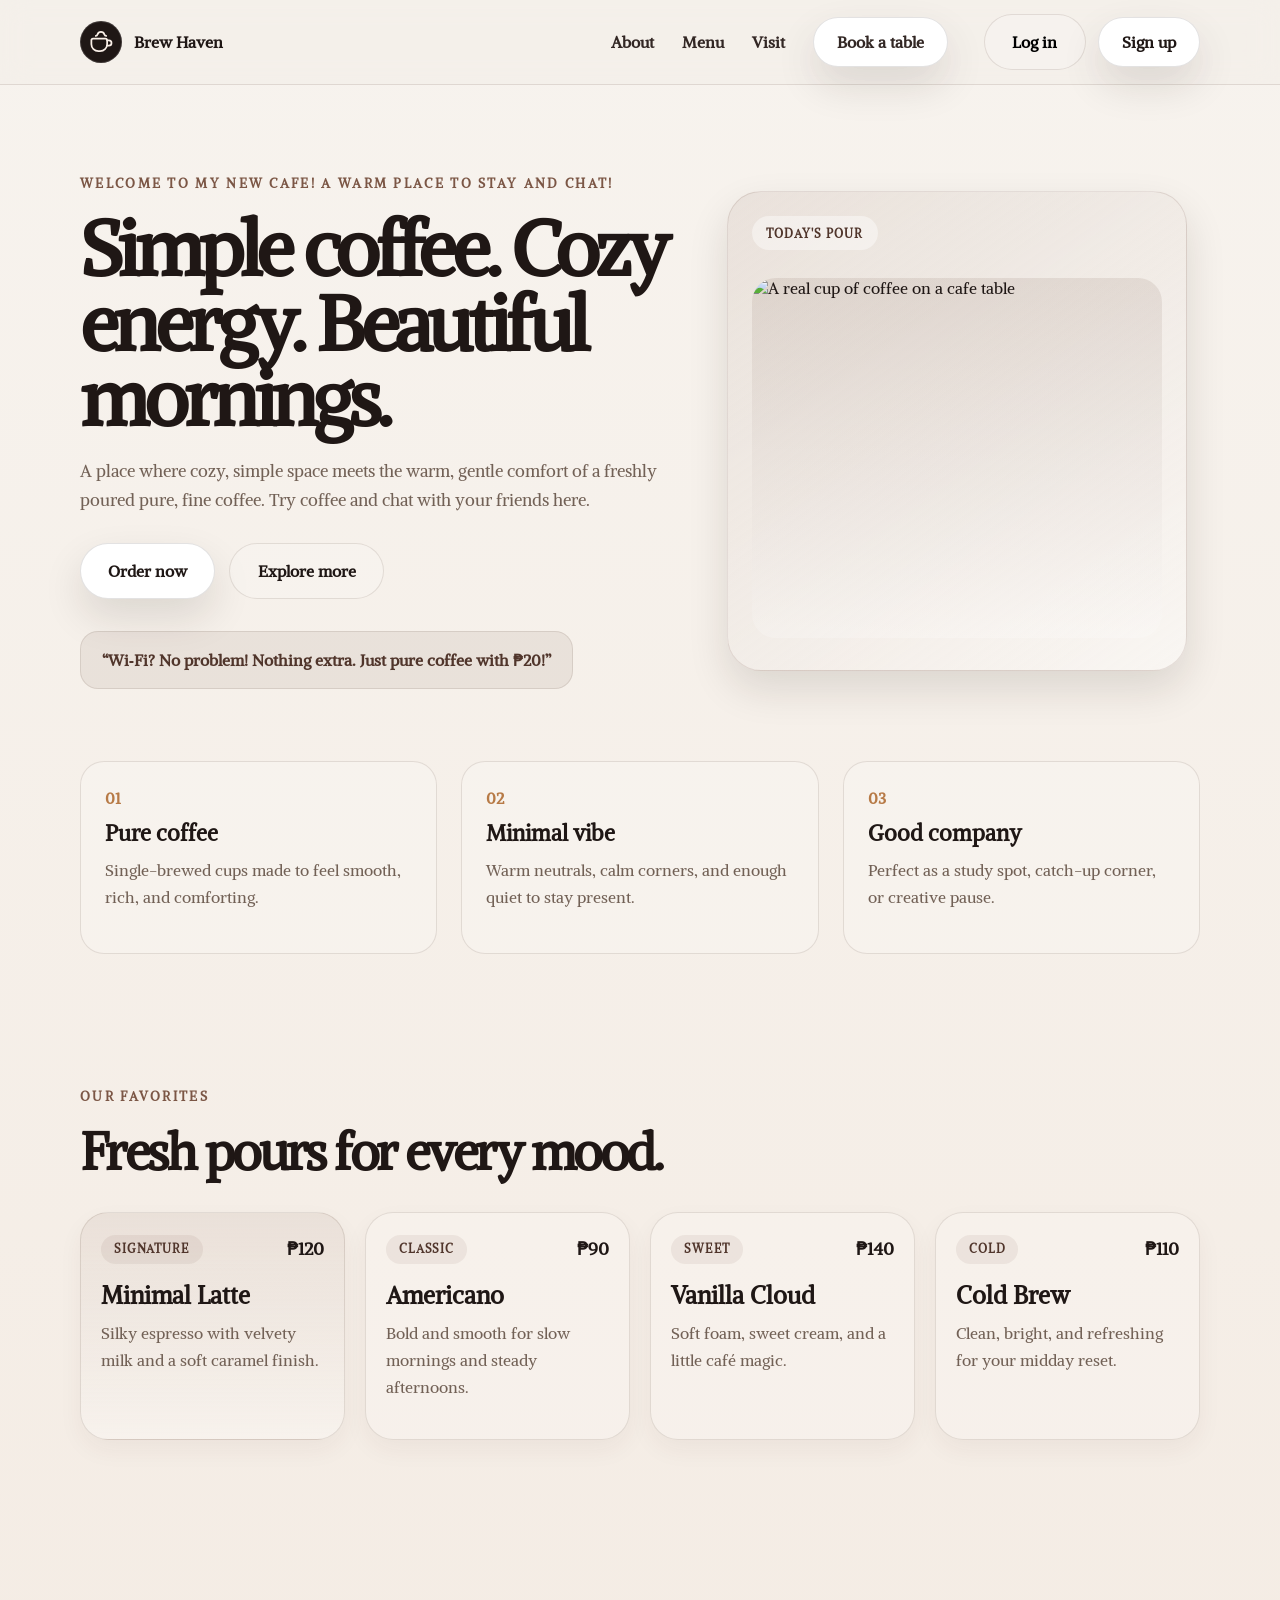
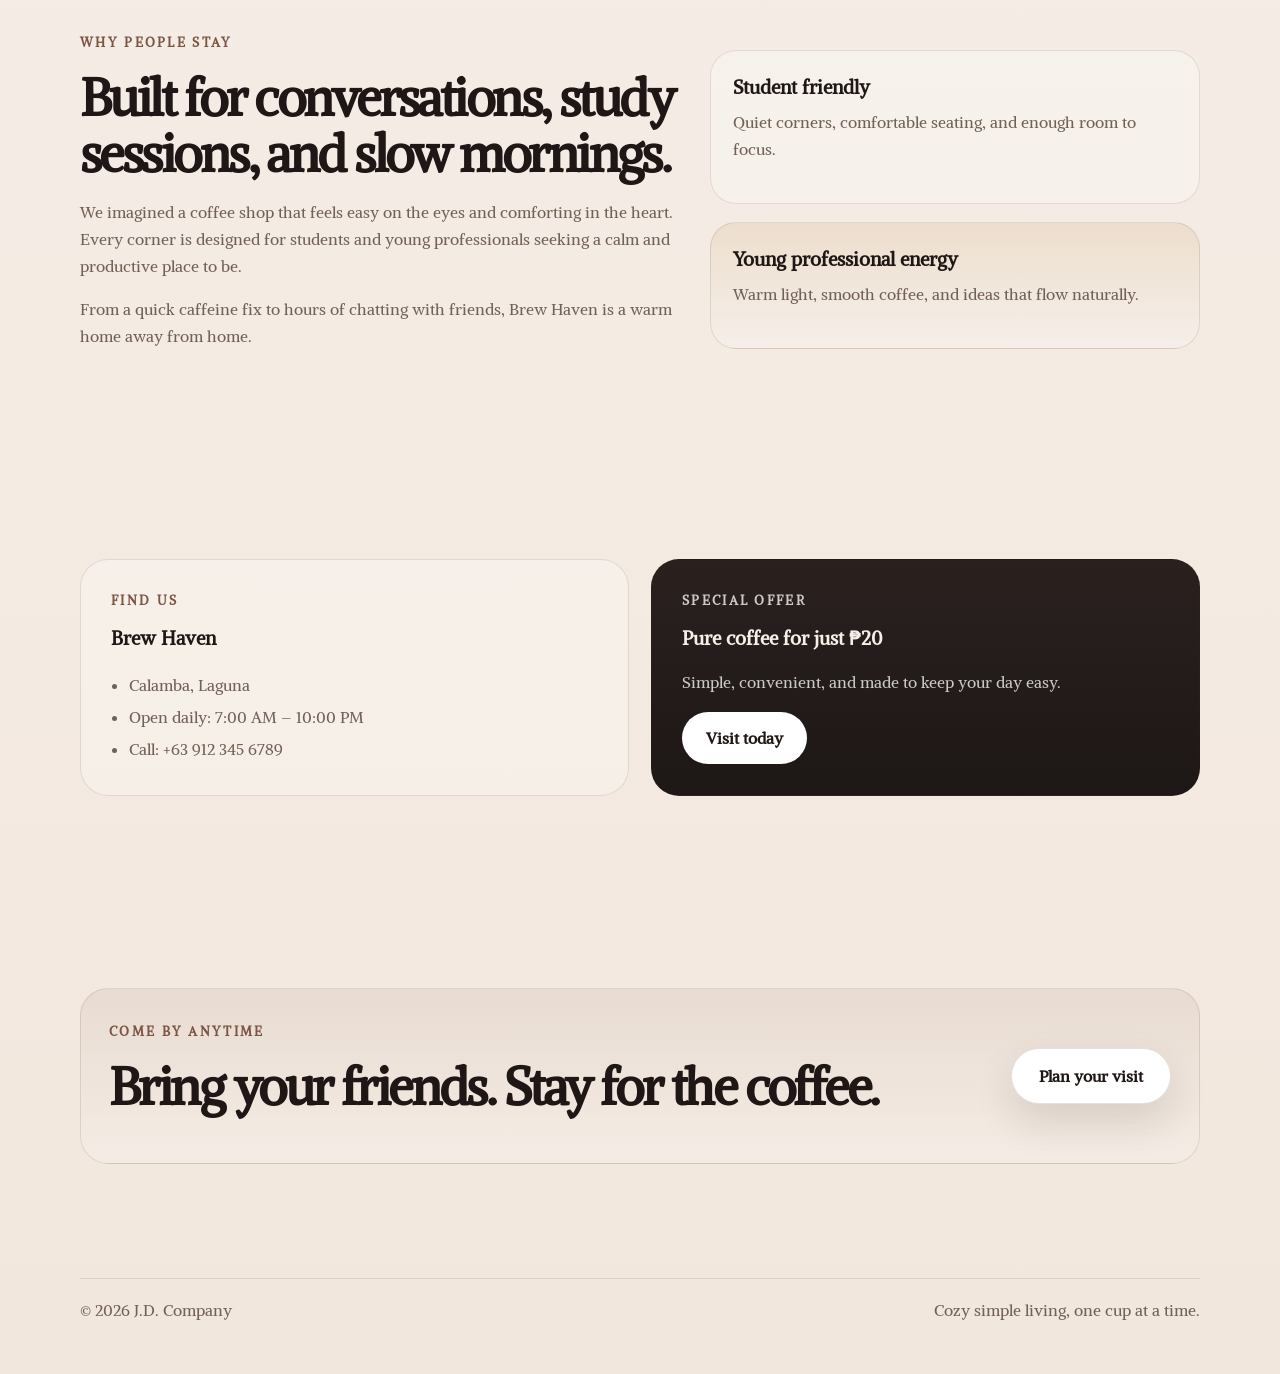
==== index.html @ 9f252048 "Add files via upload" ====
<!DOCTYPE html>
<html lang="en">
  <head>
    <meta charset="UTF-8" />
    <meta name="viewport" content="width=device-width, initial-scale=1.0" />
    <meta
      name="description"
      content="Brew Haven — cozy coffee, calm space, and warm minimal design for students and young professionals."
    />
    <title>Brew Haven</title>
    <link rel="preconnect" href="https://fonts.googleapis.com" />
    <link rel="preconnect" href="https://fonts.gstatic.com" crossorigin />
    <link href="https://fonts.googleapis.com/css2?family=Alike&display=swap" rel="stylesheet" />
    <link rel="stylesheet" href="styles.css" />
  </head>
  <body>
    <header class="site-header">
      <nav class="nav container" aria-label="Main navigation">
        <a href="#home" class="brand" aria-label="Brew Haven home">
          <span class="brand__mark" aria-hidden="true">
            <svg viewBox="0 0 64 64" role="img" aria-label="Coffee cup icon">
              <path d="M18 24h24c2.2 0 4 1.8 4 4v9c0 8.8-7.2 16-16 16h-4c-8.8 0-16-7.2-16-16v-9c0-2.2 1.8-4 4-4Z" fill="none" stroke="currentColor" stroke-width="4" stroke-linecap="round" stroke-linejoin="round"/>
              <path d="M46 28h4c3.3 0 6 2.7 6 6s-2.7 6-6 6h-4" fill="none" stroke="currentColor" stroke-width="4" stroke-linecap="round" stroke-linejoin="round"/>
              <path d="M20 18c2 0 3.5-1.4 4-3.2 1.1-3.6 4.2-6.1 7.9-6.1s6.8 2.5 7.9 6.1c.5 1.8 2 3.2 4 3.2" fill="none" stroke="currentColor" stroke-width="4" stroke-linecap="round"/>
            </svg>
          </span>
          <span class="brand__text">Brew Haven</span>
        </a>

        <button class="nav-toggle" aria-label="Open menu" aria-expanded="false">
          <span></span>
          <span></span>
          <span></span>
        </button>

        <div class="nav-menu">
          <a href="#about">About</a>
          <a href="#menu">Menu</a>
          <a href="#visit">Visit</a>
          <a href="#reserve" class="button button--sm button--dark">Book a table</a>

          <div class="auth-actions">
            <button type="button" class="button button--sm button--ghost auth-trigger" data-auth="login">Log in</button>
            <button type="button" class="button button--sm button--dark auth-trigger" data-auth="signup">Sign up</button>
          </div>
        </div>
      </nav>
    </header>

    <div class="auth-modal" id="authModal" aria-hidden="true">
      <div class="auth-modal__backdrop" data-close-modal></div>
      <div class="auth-modal__dialog" role="dialog" aria-modal="true" aria-labelledby="authTitle">
        <button class="auth-modal__close" type="button" aria-label="Close login form">×</button>

        <div class="auth-modal__tabs" role="tablist" aria-label="Authentication tabs">
          <button type="button" class="auth-tab is-active" data-auth-tab="login" aria-selected="true">Log in</button>
          <button type="button" class="auth-tab" data-auth-tab="signup" aria-selected="false">Sign up</button>
        </div>

        <div class="auth-form-panel is-active" data-auth-panel="login">
          <h3 id="authTitle">Welcome back</h3>
          <form class="auth-form">
            <label>
              <span>Email</span>
              <input type="email" placeholder="name@gmail.com" />
            </label>
            <label>
              <span>Password</span>
              <input type="password" placeholder="Enter your password" />
            </label>
            <button type="submit" class="button button--primary auth-submit">Log in</button>
          </form>
        </div>

        <div class="auth-form-panel" data-auth-panel="signup">
          <h3>Create your account</h3>
          <form class="auth-form">
            <label>
              <span>Full name</span>
              <input type="text" placeholder="Your name" />
            </label>
            <label>
              <span>Email</span>
              <input type="email" placeholder="name@gmail.com" />
            </label>
            <label>
              <span>Password</span>
              <input type="password" placeholder="Choose a password" />
            </label>
            <button type="submit" class="button button--primary auth-submit">Sign up</button>
          </form>
        </div>
      </div>
    </div>

    <main>
      <section class="hero" id="home">
        <div class="container hero__grid">
          <div class="hero__content">
            <p class="eyebrow">Welcome to my new cafe! A warm place to stay and chat!</p>
            <h1>Simple coffee. Cozy energy. Beautiful mornings.</h1>
            <p class="lead">
              A place where cozy, simple space meets the warm, gentle comfort of a freshly
              poured pure, fine coffee. Try coffee and chat with your friends here.
            </p>

            <div class="hero__actions">
              <a href="#menu" class="button button--primary">Order now</a>
              <a href="#about" class="button button--ghost">Explore more</a>
            </div>

            <div class="hero__cta-banner">
              “Wi‑Fi? No problem! Nothing extra. Just pure coffee with ₱20!”
            </div>
          </div>

          <div class="hero__visual" aria-label="Coffee shop image">
            <div class="coffee-card">
              <div class="coffee-card__label">Today's pour</div>
              <div class="coffee-card__coffee">
                <img
                  class="coffee-photo"
                  src="https://images.unsplash.com/photo-1497636577773-f1231844b336?auto=format&fit=crop&w=900&q=80"
                  alt="A real cup of coffee on a cafe table"
                />
              </div>
            </div>
          </div>
        </div>
      </section>

      <section class="feature-strip">
        <div class="container feature-grid">
          <article>
            <span>01</span>
            <h3>Pure coffee</h3>
            <p>Single-brewed cups made to feel smooth, rich, and comforting.</p>
          </article>
          <article>
            <span>02</span>
            <h3>Minimal vibe</h3>
            <p>Warm neutrals, calm corners, and enough quiet to stay present.</p>
          </article>
          <article>
            <span>03</span>
            <h3>Good company</h3>
            <p>Perfect as a study spot, catch-up corner, or creative pause.</p>
          </article>
        </div>
      </section>

      <section class="section menu" id="menu">
        <div class="container">
          <div class="section-heading">
            <p class="eyebrow">Our favorites</p>
            <h2>Fresh pours for every mood.</h2>
          </div>

          <div class="menu-grid">
            <article class="menu-card menu-card--featured">
              <div class="menu-card__top">
                <span class="tag">Signature</span>
                <span class="price">₱120</span>
              </div>
              <h3>Minimal Latte</h3>
              <p>Silky espresso with velvety milk and a soft caramel finish.</p>
            </article>

            <article class="menu-card">
              <div class="menu-card__top">
                <span class="tag">Classic</span>
                <span class="price">₱90</span>
              </div>
              <h3>Americano</h3>
              <p>Bold and smooth for slow mornings and steady afternoons.</p>
            </article>

            <article class="menu-card">
              <div class="menu-card__top">
                <span class="tag">Sweet</span>
                <span class="price">₱140</span>
              </div>
              <h3>Vanilla Cloud</h3>
              <p>Soft foam, sweet cream, and a little café magic.</p>
            </article>

            <article class="menu-card">
              <div class="menu-card__top">
                <span class="tag">Cold</span>
                <span class="price">₱110</span>
              </div>
              <h3>Cold Brew</h3>
              <p>Clean, bright, and refreshing for your midday reset.</p>
            </article>
          </div>
        </div>
      </section>

      <section class="section story" id="about">
        <div class="container story__grid">
          <div class="story__copy">
            <p class="eyebrow">Why people stay</p>
            <h2>Built for conversations, study sessions, and slow mornings.</h2>
            <p>
              We imagined a coffee shop that feels easy on the eyes and comforting in the heart.
              Every corner is designed for students and young professionals seeking a calm and
              productive place to be.
            </p>
            <p>
              From a quick caffeine fix to hours of chatting with friends, Brew Haven is a
              warm home away from home.
            </p>
          </div>

          <div class="story__cards">
            <article class="info-card">
              <strong>Student friendly</strong>
              <p>Quiet corners, comfortable seating, and enough room to focus.</p>
            </article>
            <article class="info-card info-card--accent">
              <strong>Young professional energy</strong>
              <p>Warm light, smooth coffee, and ideas that flow naturally.</p>
            </article>
          </div>
        </div>
      </section>

      <section class="section visit" id="visit">
        <div class="container visit__grid">
          <div class="visit-card">
            <p class="eyebrow">Find us</p>
            <h3>Brew Haven</h3>
            <ul>
              <li>Calamba, Laguna</li>
              <li>Open daily: 7:00 AM – 10:00 PM</li>
              <li>Call: +63 912 345 6789</li>
            </ul>
          </div>

          <div class="visit-card visit-card--dark">
            <p class="eyebrow">Special offer</p>
            <h3>Pure coffee for just ₱20</h3>
            <p>Simple, convenient, and made to keep your day easy.</p>
            <a href="#reserve" class="button button--light">Visit today</a>
          </div>
        </div>
      </section>

      <section class="section cta" id="reserve">
        <div class="container cta__panel">
          <div>
            <p class="eyebrow">Come by anytime</p>
            <h2>Bring your friends. Stay for the coffee.</h2>
          </div>
          <a href="#home" class="button button--primary">Plan your visit</a>
        </div>
      </section>
    </main>

    <footer class="site-footer">
      <div class="container footer__inner">
        <p>© <span id="year"></span> J.D. Company</p>
        <p>Cozy simple living, one cup at a time.</p>
      </div>
    </footer>

    <script src="script.js"></script>
  </body>
</html>
---- styles.css ----
:root {
  --bg: #f4efe9;
  --bg-strong: #efe4d8;
  --panel: #fffaf4;
  --panel-soft: #f2e7da;
  --dark: #1f1715;
  --dark-soft: #322724;
  --brown: #50352b;
  --brown-soft: #7b5645;
  --muted: #726156;
  --line: rgba(64, 41, 31, 0.12);
  --accent: #d9ae7c;
  --accent-strong: #b77a46;
  --shadow: 0 18px 40px rgba(35, 21, 17, 0.12);
}

* {
  box-sizing: border-box;
}

html {
  scroll-behavior: smooth;
}

body {
  margin: 0;
  font-family: "Alike", "Segoe UI", sans-serif;
  background: linear-gradient(180deg, #f7f3ee 0%, #f2e7dd 100%);
  color: var(--dark);
}

a {
  color: inherit;
  text-decoration: none;
}

img {
  max-width: 100%;
  display: block;
}

button {
  font: inherit;
}

.container {
  width: min(1120px, calc(100% - 32px));
  margin: 0 auto;
}

.section {
  padding: 96px 0;
}

.eyebrow {
  margin: 0 0 16px;
  color: var(--brown-soft);
  font-size: 0.8rem;
  letter-spacing: 0.18em;
  text-transform: uppercase;
  font-weight: 700;
}

h1,
h2,
h3,
p {
  margin-top: 0;
}

h1 {
  font-size: clamp(3rem, 6vw, 5rem);
  line-height: 0.98;
  letter-spacing: -0.06em;
  margin-bottom: 20px;
}

h2 {
  font-size: clamp(2.1rem, 4vw, 3.2rem);
  line-height: 1.1;
  letter-spacing: -0.05em;
  margin-bottom: 16px;
}

p {
  color: var(--muted);
  line-height: 1.7;
}

.site-header {
  position: sticky;
  top: 0;
  z-index: 10;
  background: rgba(244, 239, 233, 0.78);
  backdrop-filter: blur(14px);
  border-bottom: 1px solid var(--line);
}

.nav {
  display: flex;
  align-items: center;
  justify-content: space-between;
  min-height: 84px;
}

.brand {
  display: inline-flex;
  align-items: center;
  gap: 12px;
  font-weight: 700;
}

.brand__mark {
  display: grid;
  place-items: center;
  width: 42px;
  height: 42px;
  border-radius: 50%;
  background: var(--dark);
  color: #f9efe7;
  overflow: hidden;
  box-shadow: inset 0 0 0 1px rgba(255,255,255,0.14);
}

.brand__mark svg {
  width: 28px;
  height: 28px;
  display: block;
}

.brand__text {
  font-size: 1rem;
}

.nav-menu {
  display: flex;
  align-items: center;
  gap: 28px;
}

.nav-menu a {
  color: var(--dark-soft);
  font-weight: 600;
}

.auth-actions {
  display: flex;
  align-items: center;
  gap: 12px;
  margin-left: 8px;
}

.auth-trigger {
  cursor: pointer;
  border: none;
}

.nav-toggle {
  display: none;
  width: 48px;
  height: 48px;
  border: 1px solid var(--line);
  border-radius: 12px;
  background: rgba(255,255,255,0.25);
  cursor: pointer;
}

.nav-toggle span {
  display: block;
  width: 22px;
  height: 2px;
  margin: 5px auto;
  background: var(--dark);
  border-radius: 2px;
}

.button {
  display: inline-flex;
  align-items: center;
  justify-content: center;
  border-radius: 999px;
  font-weight: 700;
  transition: transform 0.2s ease, box-shadow 0.2s ease;
}

.button:hover {
  transform: translateY(-1px);
}

.button--sm {
  padding: 0.9rem 1.4rem;
}

.button--primary,
.button--dark {
  background: #fff;
  color: var(--dark);
  border: 1px solid rgba(31, 23, 21, 0.12);
  box-shadow: var(--shadow);
}

.button--primary {
  padding: 1.05rem 1.7rem;
}

.button--dark {
  padding: 0.86rem 1.45rem;
}

.button--ghost {
  padding: 1.05rem 1.7rem;
  border: 1px solid var(--line);
  background: rgba(255,255,255,0.18);
}

.button--light {
  padding: 1rem 1.5rem;
  background: #fff;
  color: var(--dark);
}

.auth-modal {
  position: fixed;
  inset: 0;
  display: none;
  align-items: center;
  justify-content: center;
  z-index: 30;
}

.auth-modal.is-open {
  display: flex;
}

.auth-modal__backdrop {
  position: absolute;
  inset: 0;
  background: rgba(22, 15, 12, 0.45);
  backdrop-filter: blur(5px);
}

.auth-modal__dialog {
  position: relative;
  width: min(440px, calc(100% - 24px));
  border-radius: 28px;
  background: #fffaf5;
  border: 1px solid var(--line);
  box-shadow: var(--shadow);
  padding: 28px 22px 20px;
}

.auth-modal__close {
  position: absolute;
  right: 18px;
  top: 18px;
  width: 34px;
  height: 34px;
  border: 1px solid var(--line);
  border-radius: 50%;
  background: #fff;
  font-size: 1.5rem;
  cursor: pointer;
  color: var(--dark);
}

.auth-modal__tabs {
  display: grid;
  grid-template-columns: repeat(2, 1fr);
  gap: 8px;
  margin-bottom: 20px;
  background: rgba(81, 53, 43, 0.04);
  border: 1px solid var(--line);
  border-radius: 14px;
  padding: 7px;
}

.auth-tab {
  border: none;
  border-radius: 10px;
  background: transparent;
  font: inherit;
  font-weight: 700;
  color: var(--muted);
  padding: 0.8rem 1rem;
  cursor: pointer;
}

.auth-tab.is-active {
  background: var(--dark);
  color: #fff;
}

.auth-form-panel {
  display: none;
}

.auth-form-panel.is-active {
  display: block;
}

.auth-form-panel h3 {
  margin-bottom: 18px;
  font-size: 2rem;
  letter-spacing: -0.04em;
}

.auth-form {
  display: grid;
  gap: 16px;
}

.auth-form label {
  display: grid;
  gap: 8px;
  font-weight: 700;
  color: var(--dark-soft);
}

.auth-form input {
  width: 100%;
  border: 1px solid var(--line);
  border-radius: 12px;
  padding: 0.9rem 1rem;
  font: inherit;
  background: rgba(255,255,255,0.9);
  color: var(--dark);
}

.auth-form input:focus {
  outline: none;
  border-color: rgba(81, 53, 43, 0.35);
  box-shadow: 0 0 0 3px rgba(81, 53, 43, 0.08);
}

.auth-submit {
  width: 100%;
  margin-top: 8px;
  border: none;
  cursor: pointer;
}

.hero {
  padding: 88px 0 72px;
}

.hero__grid {
  display: grid;
  grid-template-columns: 1.1fr 0.9fr;
  align-items: center;
  gap: 40px;
}

.lead {
  max-width: 620px;
  font-size: 1.08rem;
}

.hero__actions {
  display: flex;
  flex-wrap: wrap;
  gap: 14px;
  margin-top: 28px;
}

.hero__cta-banner {
  margin-top: 32px;
  display: inline-flex;
  padding: 1rem 1.3rem;
  border-radius: 18px;
  background: rgba(87, 58, 46, 0.08);
  border: 1px solid rgba(87, 58, 46, 0.12);
  color: var(--brown);
  font-weight: 700;
  line-height: 1.5;
}

.hero__visual {
  display: flex;
  justify-content: center;
}

.coffee-card {
  position: relative;
  width: min(100%, 460px);
  min-height: 480px;
  padding: 24px;
  border-radius: 34px;
  background: linear-gradient(145deg, rgba(121, 84, 66, 0.1), rgba(255,255,255,0.4));
  border: 1px solid rgba(85, 47, 35, 0.12);
  box-shadow: var(--shadow);
}

.coffee-card__label {
  display: inline-flex;
  padding: 0.6rem 0.9rem;
  border-radius: 999px;
  background: rgba(255,255,255,0.4);
  color: var(--brown);
  font-size: 0.78rem;
  font-weight: 700;
  letter-spacing: 0.08em;
  text-transform: uppercase;
}

.coffee-card__coffee {
  position: relative;
  display: grid;
  place-items: center;
  margin-top: 28px;
  min-height: 360px;
  overflow: hidden;
  border-radius: 24px;
  background: linear-gradient(180deg, rgba(117, 86, 71, 0.12), rgba(255,255,255,0.2));
}

.coffee-photo {
  width: 100%;
  height: 100%;
  min-height: 360px;
  object-fit: cover;
  display: block;
  border-radius: 24px;
}

.feature-strip {
  padding: 0 0 36px;
}

.feature-grid {
  display: grid;
  grid-template-columns: repeat(3, minmax(0, 1fr));
  gap: 24px;
}

.feature-grid article {
  background: rgba(255,255,255,0.2);
  border: 1px solid var(--line);
  border-radius: 24px;
  padding: 26px 24px;
}

.feature-grid span {
  display: inline-block;
  margin-bottom: 12px;
  color: var(--accent-strong);
  font-weight: 800;
}

.feature-grid h3 {
  margin-bottom: 10px;
  font-size: 1.35rem;
}

.section-heading {
  margin-bottom: 32px;
}

.menu-grid {
  display: grid;
  grid-template-columns: repeat(4, minmax(0, 1fr));
  gap: 20px;
}

.menu-card {
  background: rgba(255,255,255,0.2);
  border: 1px solid var(--line);
  border-radius: 28px;
  padding: 22px 20px;
  box-shadow: 0 10px 24px rgba(69, 46, 37, 0.05);
}

.menu-card--featured {
  background: linear-gradient(180deg, rgba(112, 71, 54, 0.08), rgba(255,255,255,0.28));
}

.menu-card__top {
  display: flex;
  justify-content: space-between;
  align-items: center;
  gap: 12px;
  margin-bottom: 16px;
}

.tag {
  display: inline-flex;
  padding: 0.45rem 0.8rem;
  border-radius: 999px;
  background: rgba(99, 67, 52, 0.08);
  color: var(--brown);
  font-size: 0.72rem;
  font-weight: 700;
  text-transform: uppercase;
  letter-spacing: 0.08em;
}

.price {
  font-size: 1.1rem;
  font-weight: 800;
  color: var(--dark);
}

.menu-card h3 {
  margin-bottom: 10px;
  font-size: 1.5rem;
}

.story__grid {
  display: grid;
  grid-template-columns: 1.1fr 0.9fr;
  gap: 30px;
  align-items: center;
}

.story__cards {
  display: grid;
  gap: 18px;
}

.info-card {
  background: rgba(255,255,255,0.28);
  border: 1px solid var(--line);
  border-radius: 26px;
  padding: 24px 22px;
}

.info-card--accent {
  background: linear-gradient(180deg, rgba(209, 168, 118, 0.2), rgba(255,255,255,0.22));
}

.info-card strong {
  display: block;
  margin-bottom: 10px;
  font-size: 1.2rem;
}

.visit__grid {
  display: grid;
  grid-template-columns: repeat(2, minmax(0, 1fr));
  gap: 22px;
}

.visit-card {
  padding: 30px;
  border-radius: 28px;
  border: 1px solid var(--line);
  background: rgba(255,255,255,0.28);
}

.visit-card--dark {
  background: linear-gradient(180deg, #2a211f 0%, #1d1715 100%);
  color: #f5efe8;
}

.visit-card--dark .eyebrow,
.visit-card--dark p {
  color: rgba(255,255,255,0.76);
}

.visit-card ul {
  margin: 18px 0 0;
  padding-left: 18px;
  color: var(--muted);
  line-height: 2;
}

.visit-card--dark ul {
  color: rgba(255,255,255,0.8);
}

.cta__panel {
  display: flex;
  align-items: center;
  justify-content: space-between;
  gap: 24px;
  padding: 32px 28px;
  border-radius: 28px;
  background: linear-gradient(180deg, rgba(112, 72, 57, 0.08), rgba(255,255,255,0.2));
  border: 1px solid var(--line);
}

.site-footer {
  padding: 18px 0 34px;
}

.footer__inner {
  display: flex;
  justify-content: space-between;
  gap: 16px;
  padding-top: 18px;
  border-top: 1px solid var(--line);
}

@media (max-width: 860px) {
  .nav-toggle {
    display: block;
  }

  .nav-menu {
    position: absolute;
    top: calc(100% + 12px);
    left: 16px;
    right: 16px;
    display: none;
    flex-direction: column;
    align-items: flex-start;
    gap: 18px;
    padding: 20px 18px;
    background: rgba(255,248,242,0.98);
    border: 1px solid var(--line);
    border-radius: 18px;
    box-shadow: var(--shadow);
  }

  .nav-menu.is-open {
    display: flex;
  }

  .hero__grid,
  .story__grid,
  .visit__grid,
  .feature-grid,
  .menu-grid {
    grid-template-columns: 1fr;
  }

  .cta__panel,
  .footer__inner {
    flex-direction: column;
    align-items: flex-start;
  }
}
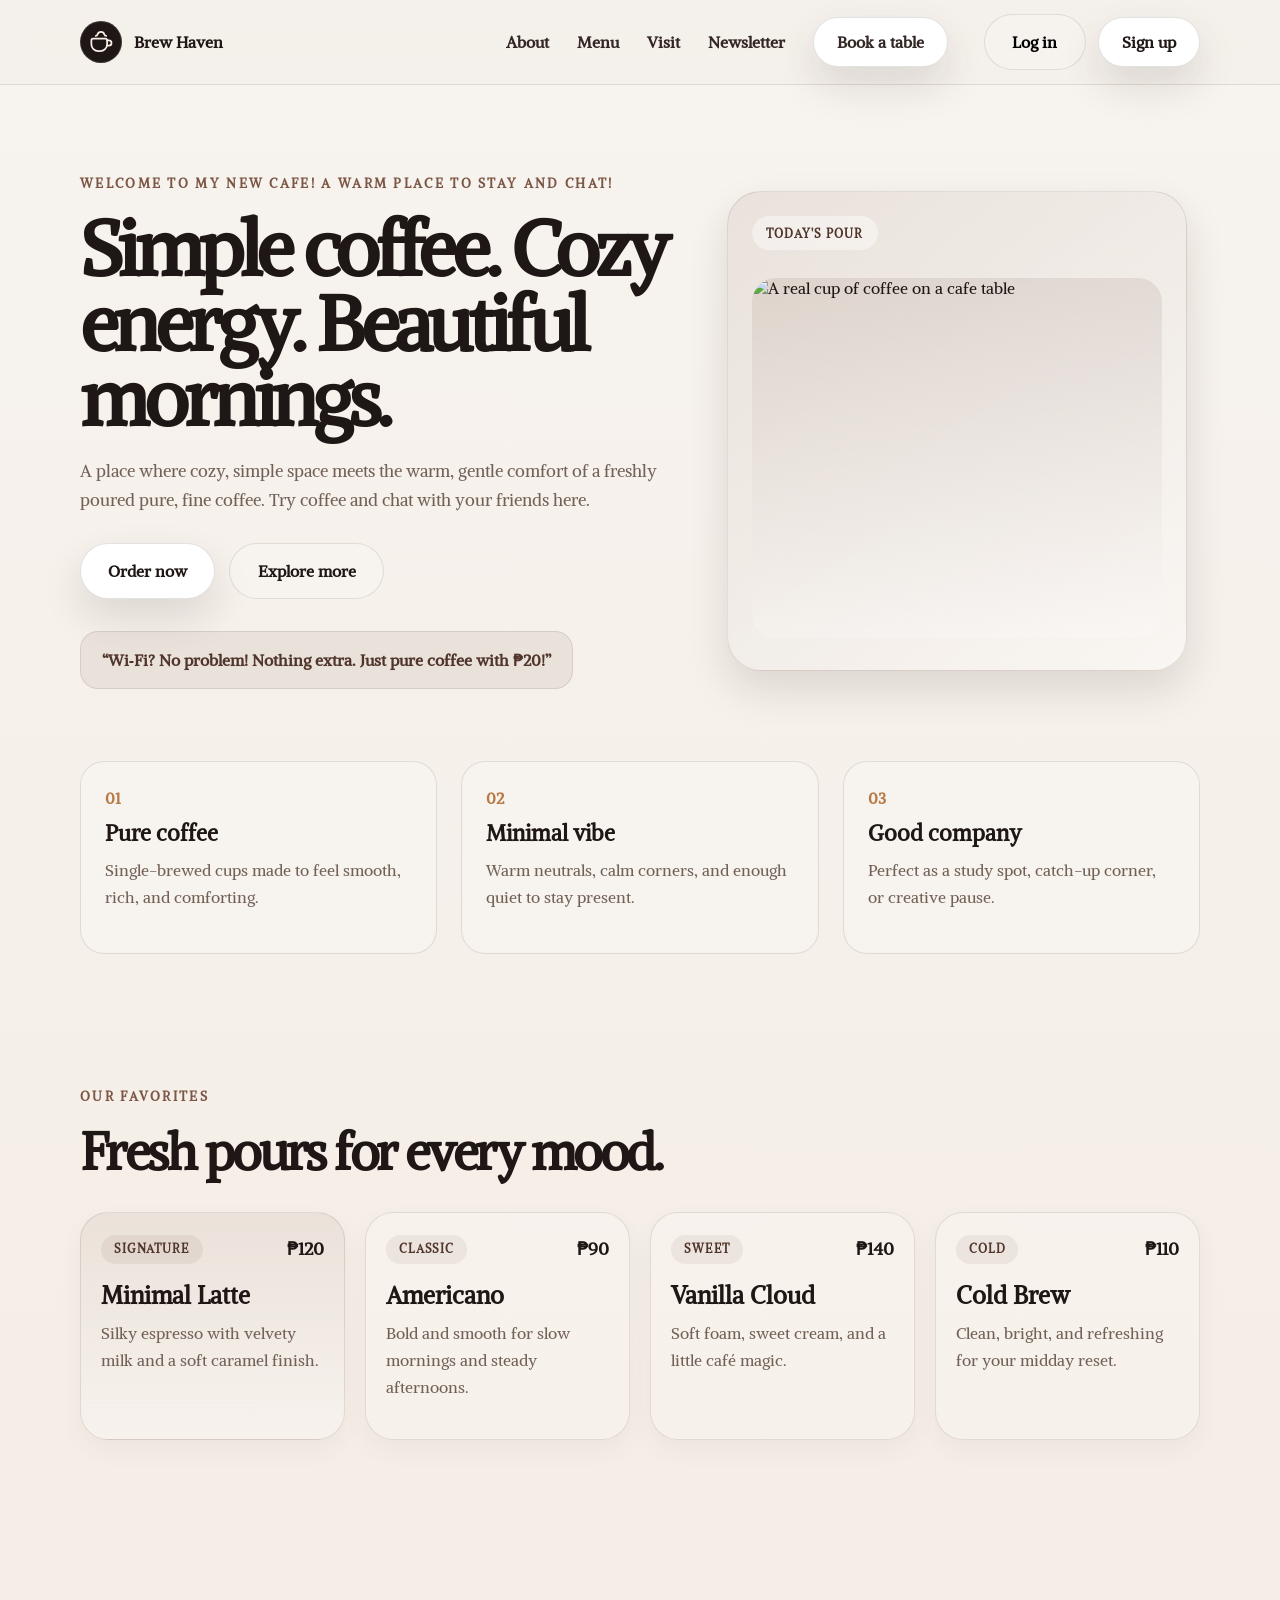
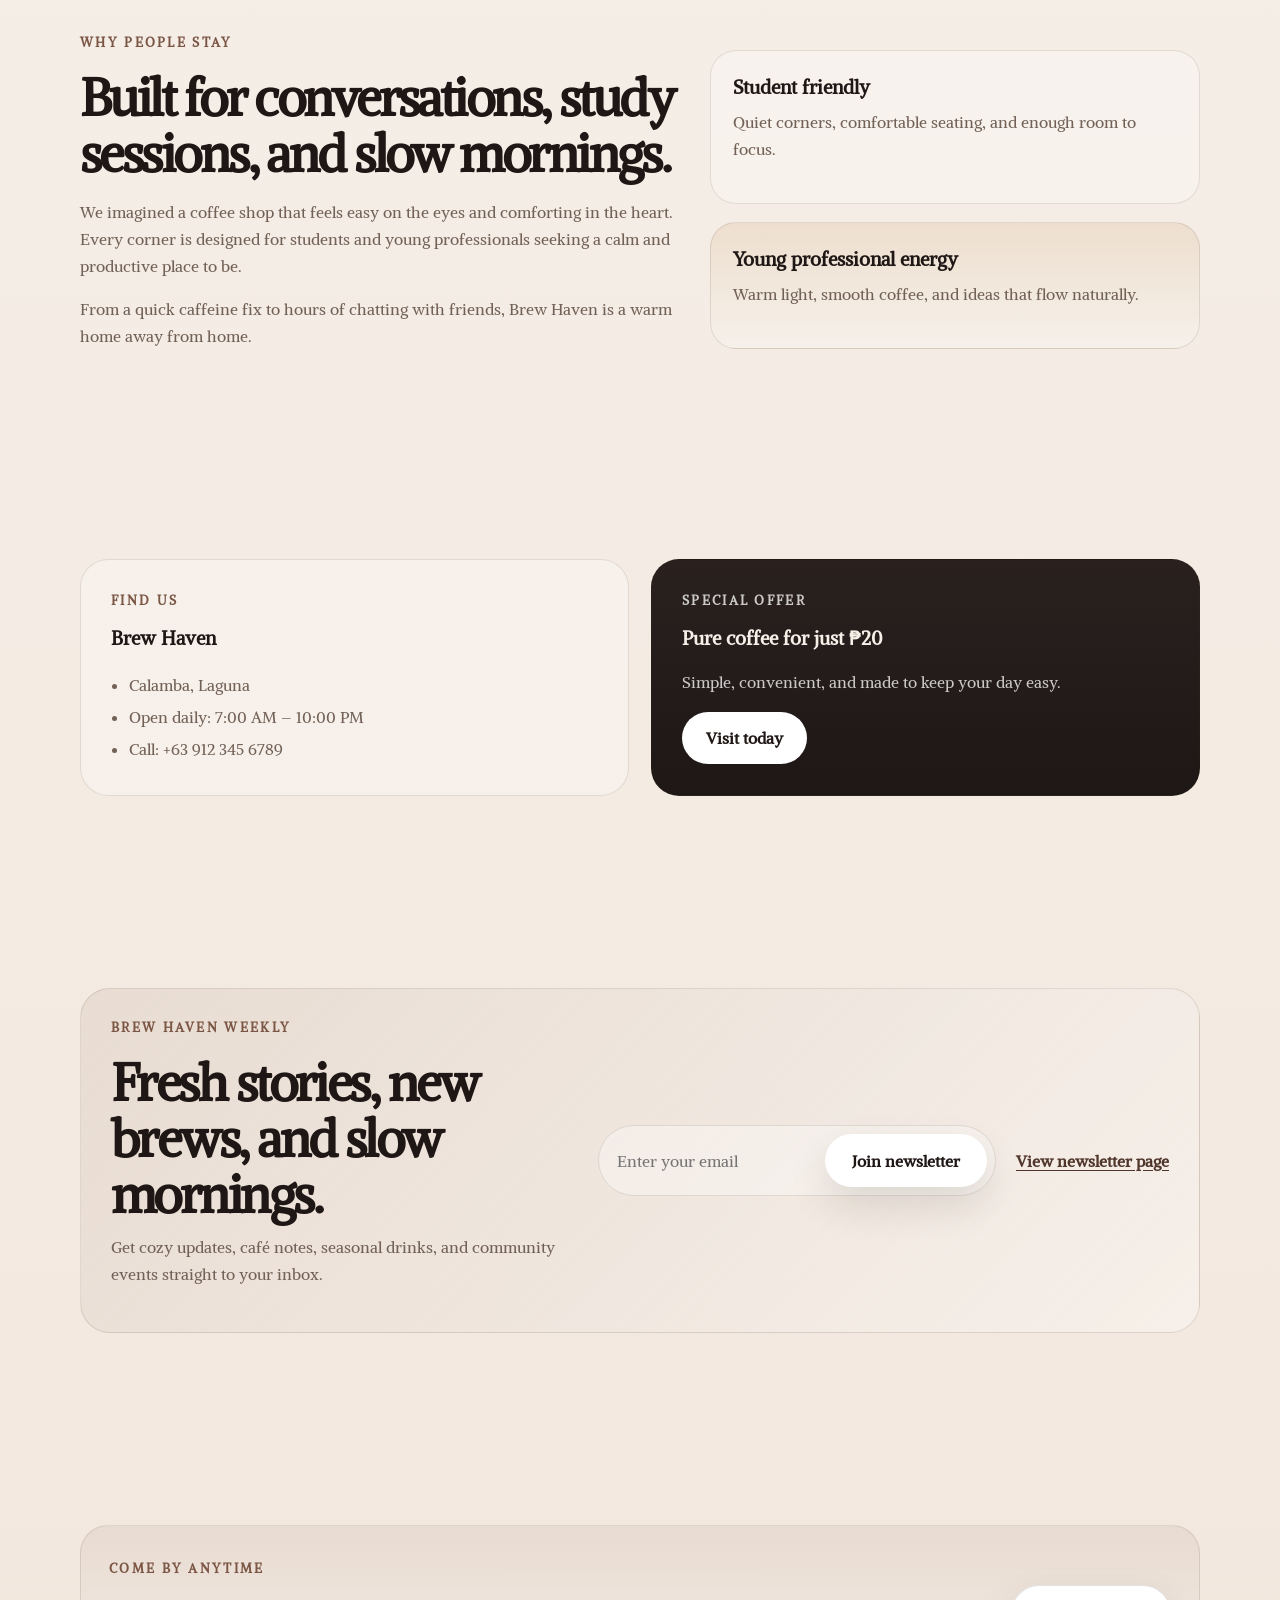
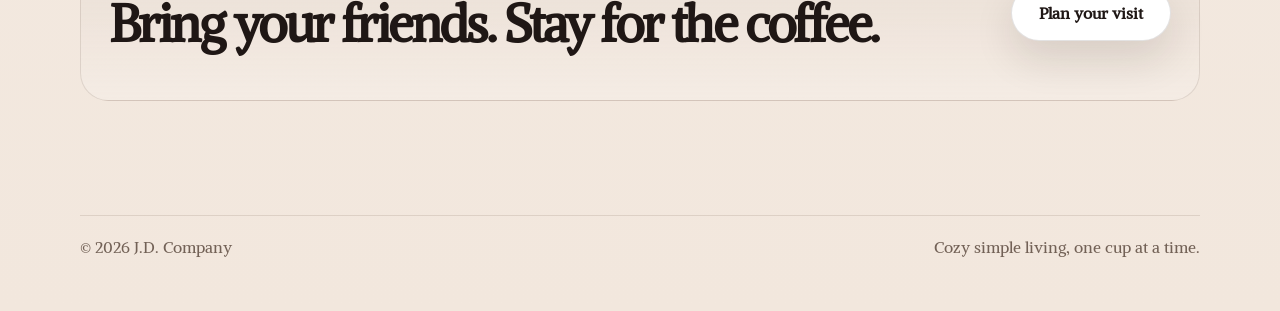
==== commit c10332d1: "Add files via upload" ====
--- a/index.html
+++ b/index.html
@@ -37,6 +37,7 @@
           <a href="#about">About</a>
           <a href="#menu">Menu</a>
           <a href="#visit">Visit</a>
+          <a href="newsletter.html">Newsletter</a>
           <a href="#reserve" class="button button--sm button--dark">Book a table</a>
 
           <div class="auth-actions">
@@ -246,6 +247,24 @@
         </div>
       </section>
 
+      <section class="section newsletter">
+        <div class="container newsletter__panel">
+          <div class="newsletter__copy">
+            <p class="eyebrow">Brew Haven weekly</p>
+            <h2>Fresh stories, new brews, and slow mornings.</h2>
+            <p>Get cozy updates, café notes, seasonal drinks, and community events straight to your inbox.</p>
+          </div>
+
+          <form class="newsletter-form" action="#" method="post">
+            <label class="sr-only" for="newsletter-email">Email address</label>
+            <input id="newsletter-email" type="email" placeholder="Enter your email" />
+            <button type="submit" class="button button--primary">Join newsletter</button>
+          </form>
+
+          <a href="newsletter.html" class="newsletter__link">View newsletter page</a>
+        </div>
+      </section>
+
       <section class="section cta" id="reserve">
         <div class="container cta__panel">
           <div>
--- a/styles.css
+++ b/styles.css
@@ -576,6 +576,136 @@
   border-radius: 28px;
   background: linear-gradient(180deg, rgba(112, 72, 57, 0.08), rgba(255,255,255,0.2));
   border: 1px solid var(--line);
+}
+
+.newsletter__panel {
+  display: grid;
+  grid-template-columns: 1.3fr 1fr auto;
+  align-items: center;
+  gap: 20px;
+  padding: 28px 30px;
+  border-radius: 30px;
+  background: linear-gradient(135deg, rgba(125, 84, 63, 0.09), rgba(255,255,255,0.32));
+  border: 1px solid var(--line);
+}
+
+.newsletter__copy h2 {
+  margin-bottom: 10px;
+}
+
+.newsletter-form {
+  display: flex;
+  align-items: center;
+  gap: 12px;
+  padding: 8px 8px 8px 18px;
+  background: rgba(255,255,255,0.32);
+  border: 1px solid var(--line);
+  border-radius: 999px;
+}
+
+.newsletter-form input {
+  flex: 1;
+  min-width: 0;
+  border: none;
+  background: transparent;
+  padding: 0.8rem 0;
+  font: inherit;
+  color: var(--dark);
+}
+
+.newsletter-form input:focus {
+  outline: none;
+}
+
+.newsletter-form .button {
+  border: none;
+  white-space: nowrap;
+}
+
+.newsletter__link {
+  font-weight: 700;
+  color: var(--brown);
+  text-decoration: underline;
+  text-underline-offset: 3px;
+}
+
+.sr-only {
+  position: absolute;
+  width: 1px;
+  height: 1px;
+  padding: 0;
+  margin: -1px;
+  overflow: hidden;
+  clip: rect(0, 0, 0, 0);
+  white-space: nowrap;
+  border: 0;
+}
+
+.newsletter-page {
+  min-height: 100vh;
+}
+
+.newsletter-page__hero {
+  padding: 80px 0 40px;
+}
+
+.newsletter-page__hero .container {
+  padding: 40px 30px;
+  border-radius: 32px;
+  background: linear-gradient(135deg, rgba(122, 78, 58, 0.09), rgba(255,255,255,0.4));
+  border: 1px solid var(--line);
+}
+
+.newsletter-archive {
+  display: grid;
+  grid-template-columns: repeat(3, minmax(0, 1fr));
+  gap: 20px;
+  margin-top: 24px;
+}
+
+.newsletter-issue {
+  padding: 24px 22px;
+  border-radius: 24px;
+  background: rgba(255,255,255,0.28);
+  border: 1px solid var(--line);
+}
+
+.newsletter-issue span {
+  display: inline-block;
+  margin-bottom: 10px;
+  color: var(--accent-strong);
+  font-weight: 800;
+  letter-spacing: 0.08em;
+  text-transform: uppercase;
+  font-size: 0.78rem;
+}
+
+.newsletter-issue h3 {
+  margin-bottom: 10px;
+}
+
+.newsletter-page__signup {
+  margin-top: 28px;
+  padding: 28px 22px;
+  border-radius: 26px;
+  border: 1px solid var(--line);
+  background: rgba(255,255,255,0.2);
+}
+
+.newsletter-page__signup form {
+  display: flex;
+  gap: 12px;
+  margin-top: 16px;
+  flex-wrap: wrap;
+}
+
+.newsletter-page__signup input {
+  flex: 1 1 240px;
+  min-width: 0;
+  padding: 0.95rem 1rem;
+  border: 1px solid var(--line);
+  border-radius: 999px;
+  font: inherit;
 }
 
 .site-footer {
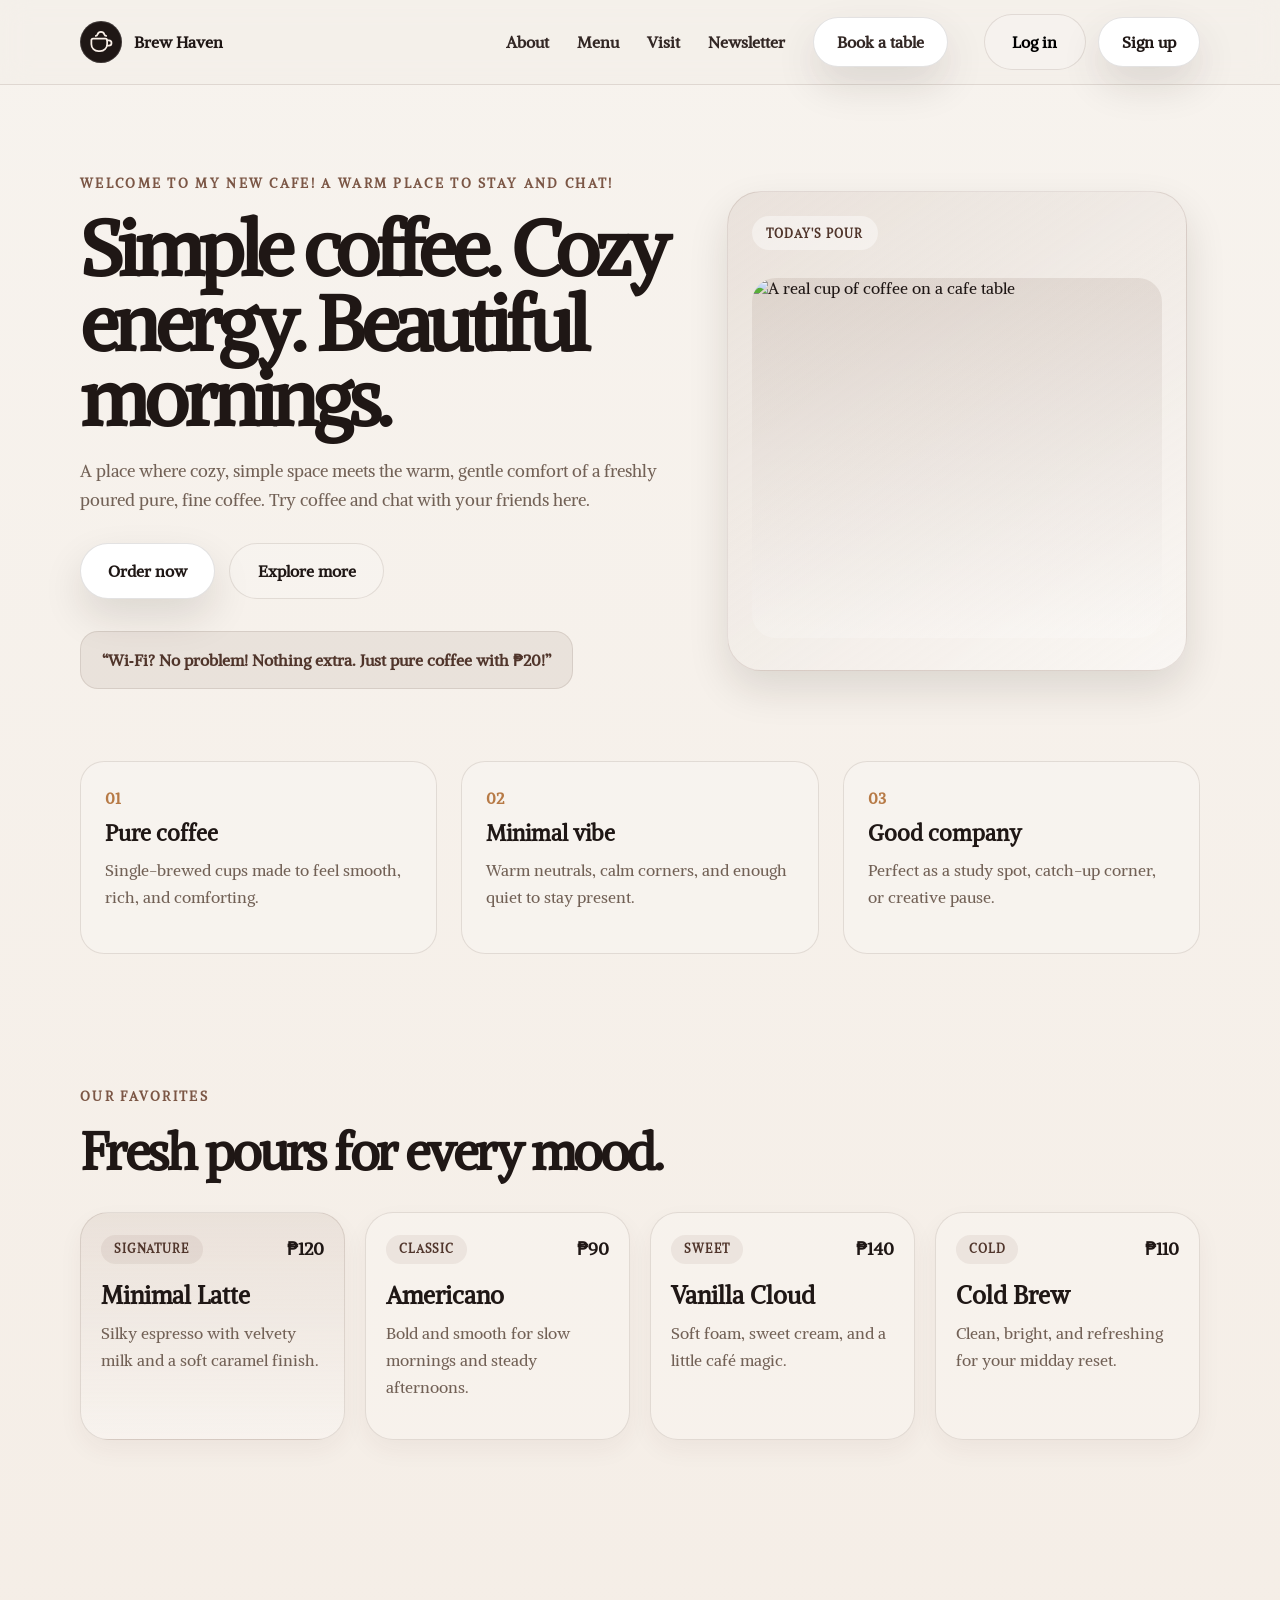
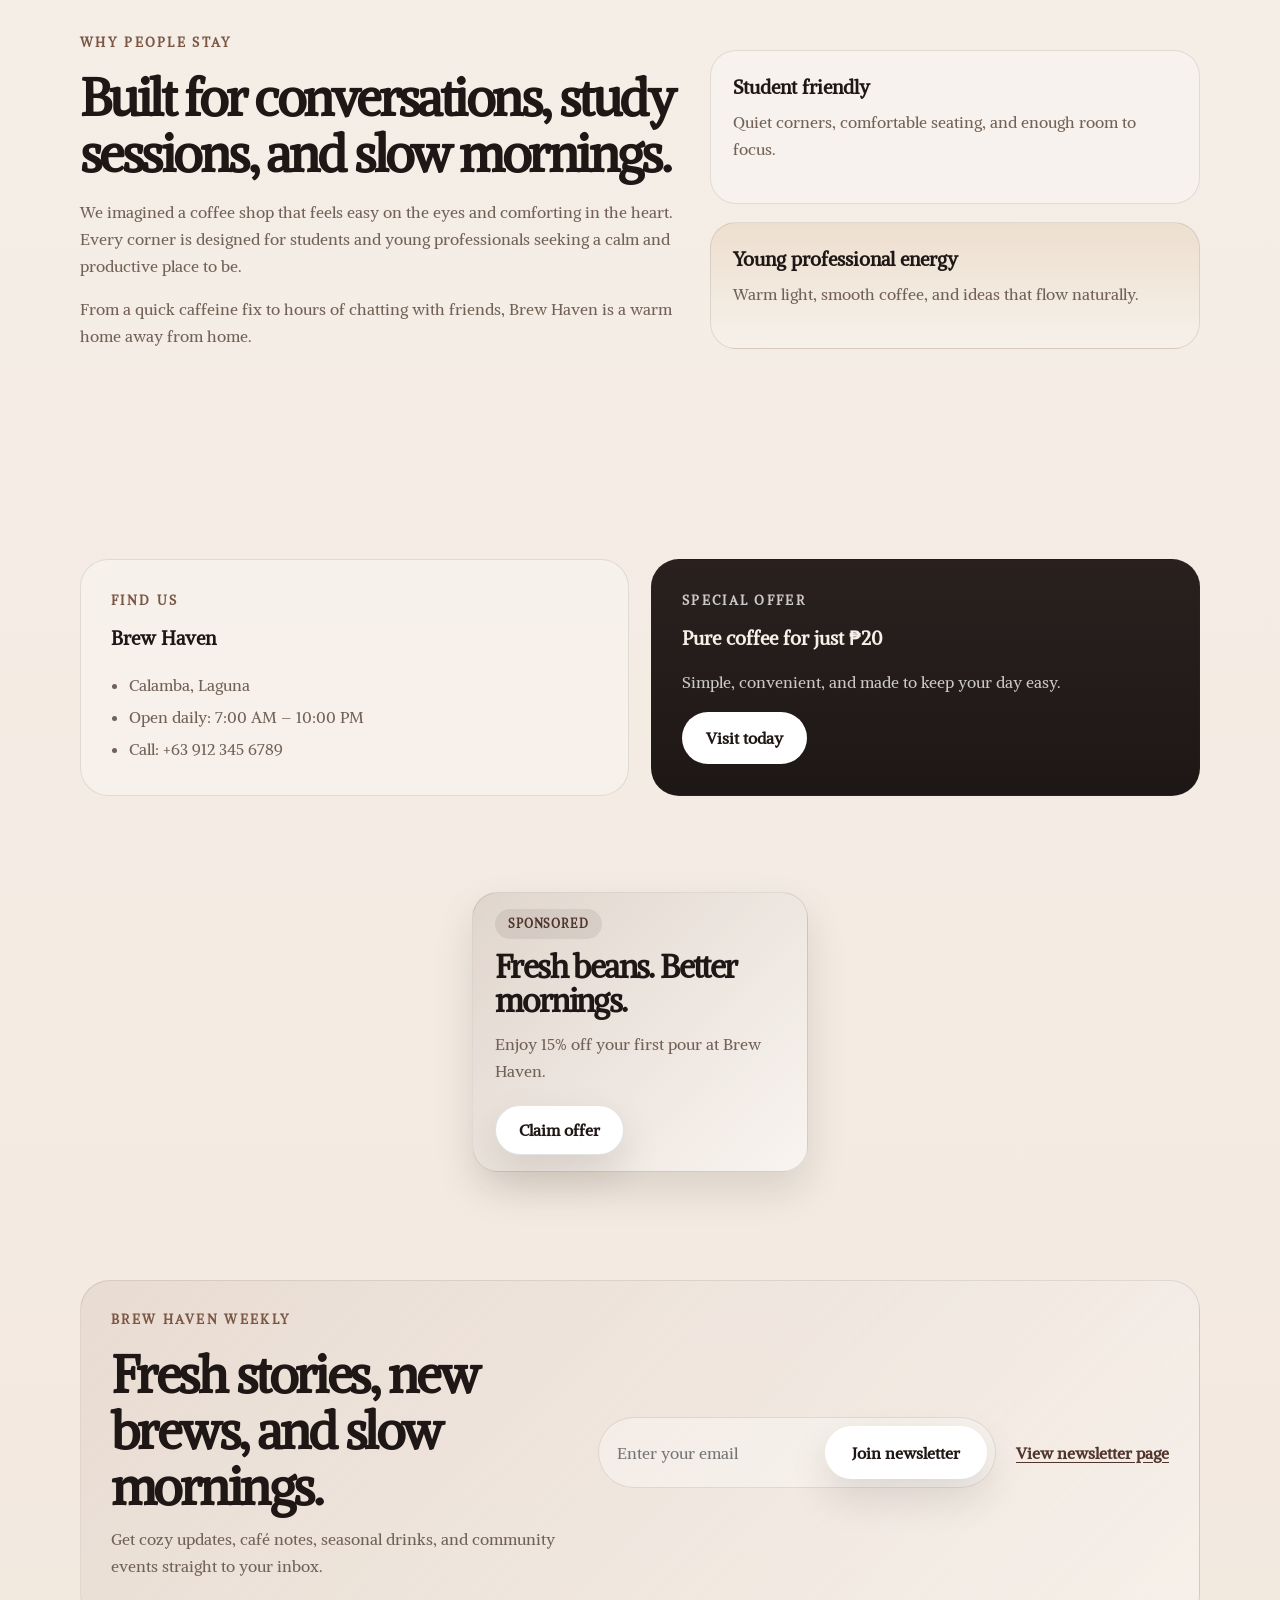
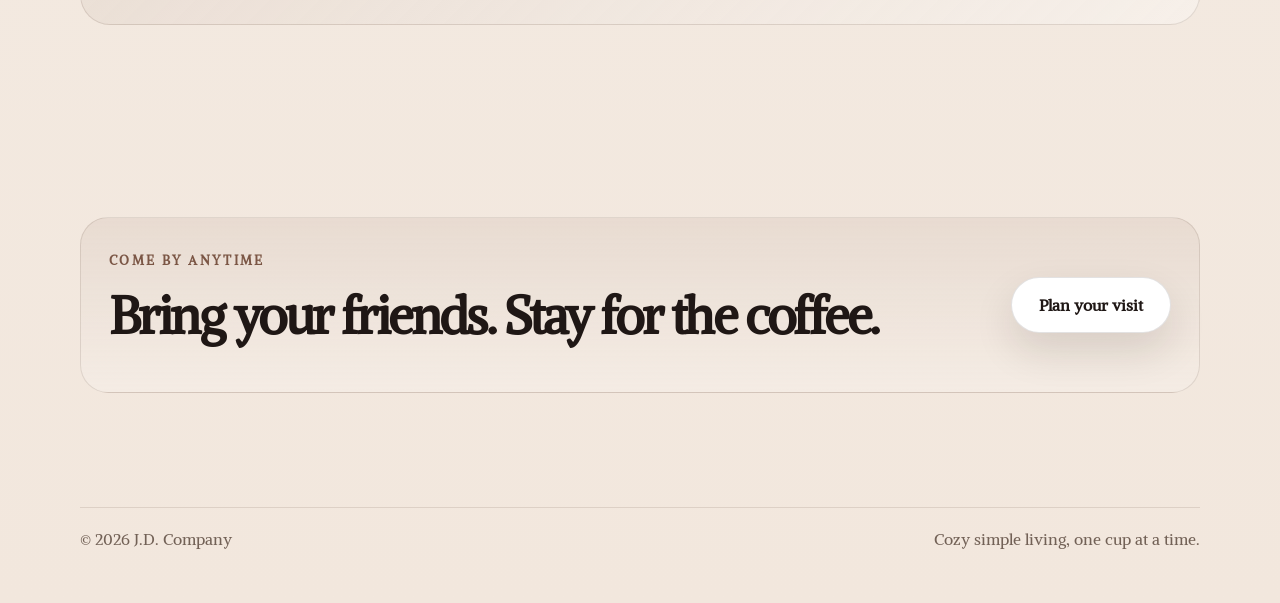
==== commit 4d14b107: "Add files via upload" ====
--- a/index.html
+++ b/index.html
@@ -247,6 +247,17 @@
         </div>
       </section>
 
+      <section class="section banner-ad-wrap" aria-label="Sponsored banner advertisement">
+        <div class="container banner-ad__slot">
+          <div class="banner-ad__inner">
+            <span class="banner-ad__tag">Sponsored</span>
+            <h3>Fresh beans. Better mornings.</h3>
+            <p>Enjoy 15% off your first pour at Brew Haven.</p>
+            <a href="#reserve" class="button button--dark">Claim offer</a>
+          </div>
+        </div>
+      </section>
+
       <section class="section newsletter">
         <div class="container newsletter__panel">
           <div class="newsletter__copy">
@@ -285,4 +296,4 @@
 
     <script src="script.js"></script>
   </body>
-</html>
+</html>
--- a/styles.css
+++ b/styles.css
@@ -565,6 +565,60 @@
 
 .visit-card--dark ul {
   color: rgba(255,255,255,0.8);
+}
+
+.banner-ad-wrap {
+  padding-top: 0;
+  padding-bottom: 12px;
+}
+
+.banner-ad__slot {
+  display: flex;
+  justify-content: center;
+}
+
+.banner-ad__inner {
+  width: 336px;
+  height: 280px;
+  max-width: 100%;
+  display: flex;
+  flex-direction: column;
+  justify-content: center;
+  align-items: flex-start;
+  gap: 12px;
+  padding: 24px 22px;
+  border-radius: 26px;
+  background: linear-gradient(135deg, rgba(89, 63, 52, 0.12), rgba(255,255,255,0.48));
+  border: 1px solid var(--line);
+  box-shadow: var(--shadow);
+}
+
+.banner-ad__tag {
+  display: inline-flex;
+  padding: 0.5rem 0.8rem;
+  border-radius: 999px;
+  background: rgba(31, 23, 21, 0.08);
+  color: var(--brown);
+  font-size: 0.72rem;
+  font-weight: 700;
+  text-transform: uppercase;
+  letter-spacing: 0.08em;
+}
+
+.banner-ad__inner h3 {
+  margin-bottom: 0;
+  font-size: 2rem;
+  line-height: 1.05;
+  letter-spacing: -0.05em;
+}
+
+.banner-ad__inner p {
+  margin-bottom: 0;
+  color: var(--muted);
+}
+
+.banner-ad__inner .button {
+  margin-top: 8px;
 }
 
 .cta__panel {
@@ -753,9 +807,14 @@
     grid-template-columns: 1fr;
   }
 
+  .banner-ad__inner {
+    width: min(336px, 100%);
+    height: 280px;
+  }
+
   .cta__panel,
   .footer__inner {
     flex-direction: column;
     align-items: flex-start;
   }
-}
+}
